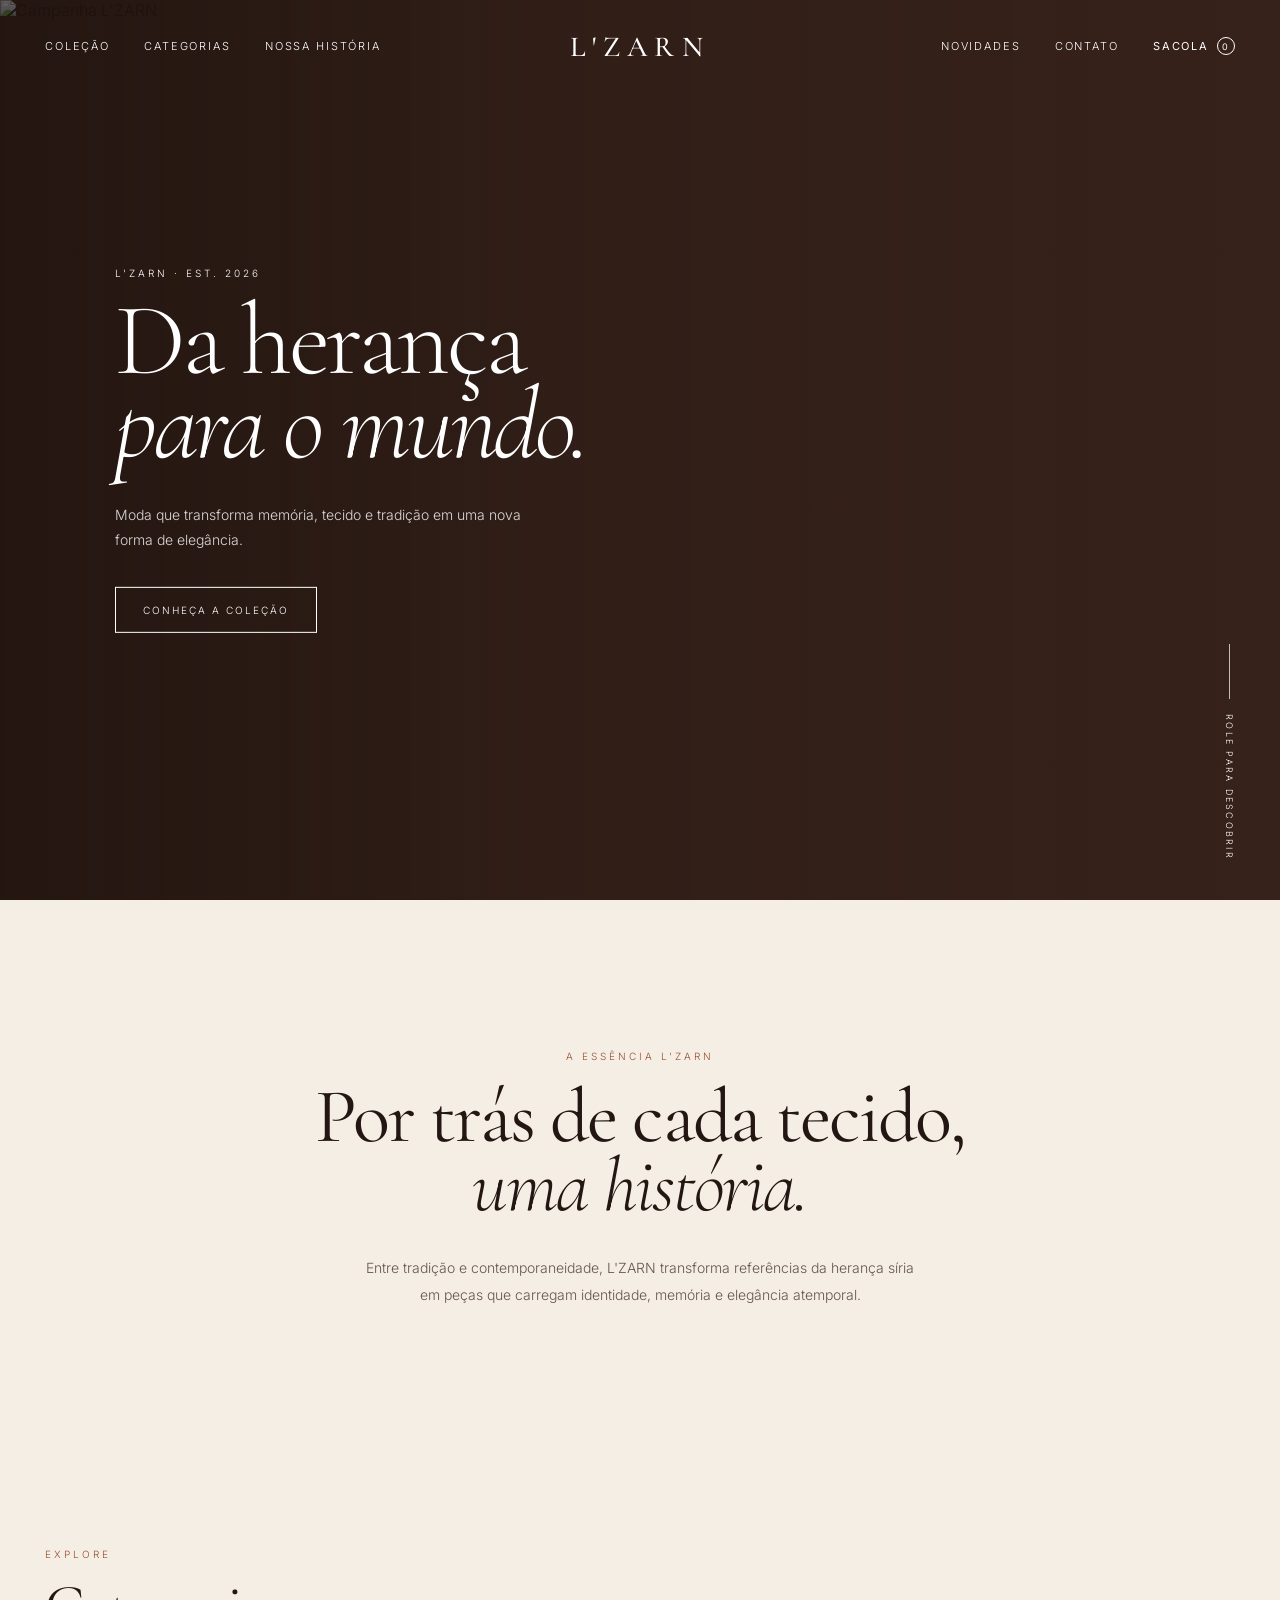
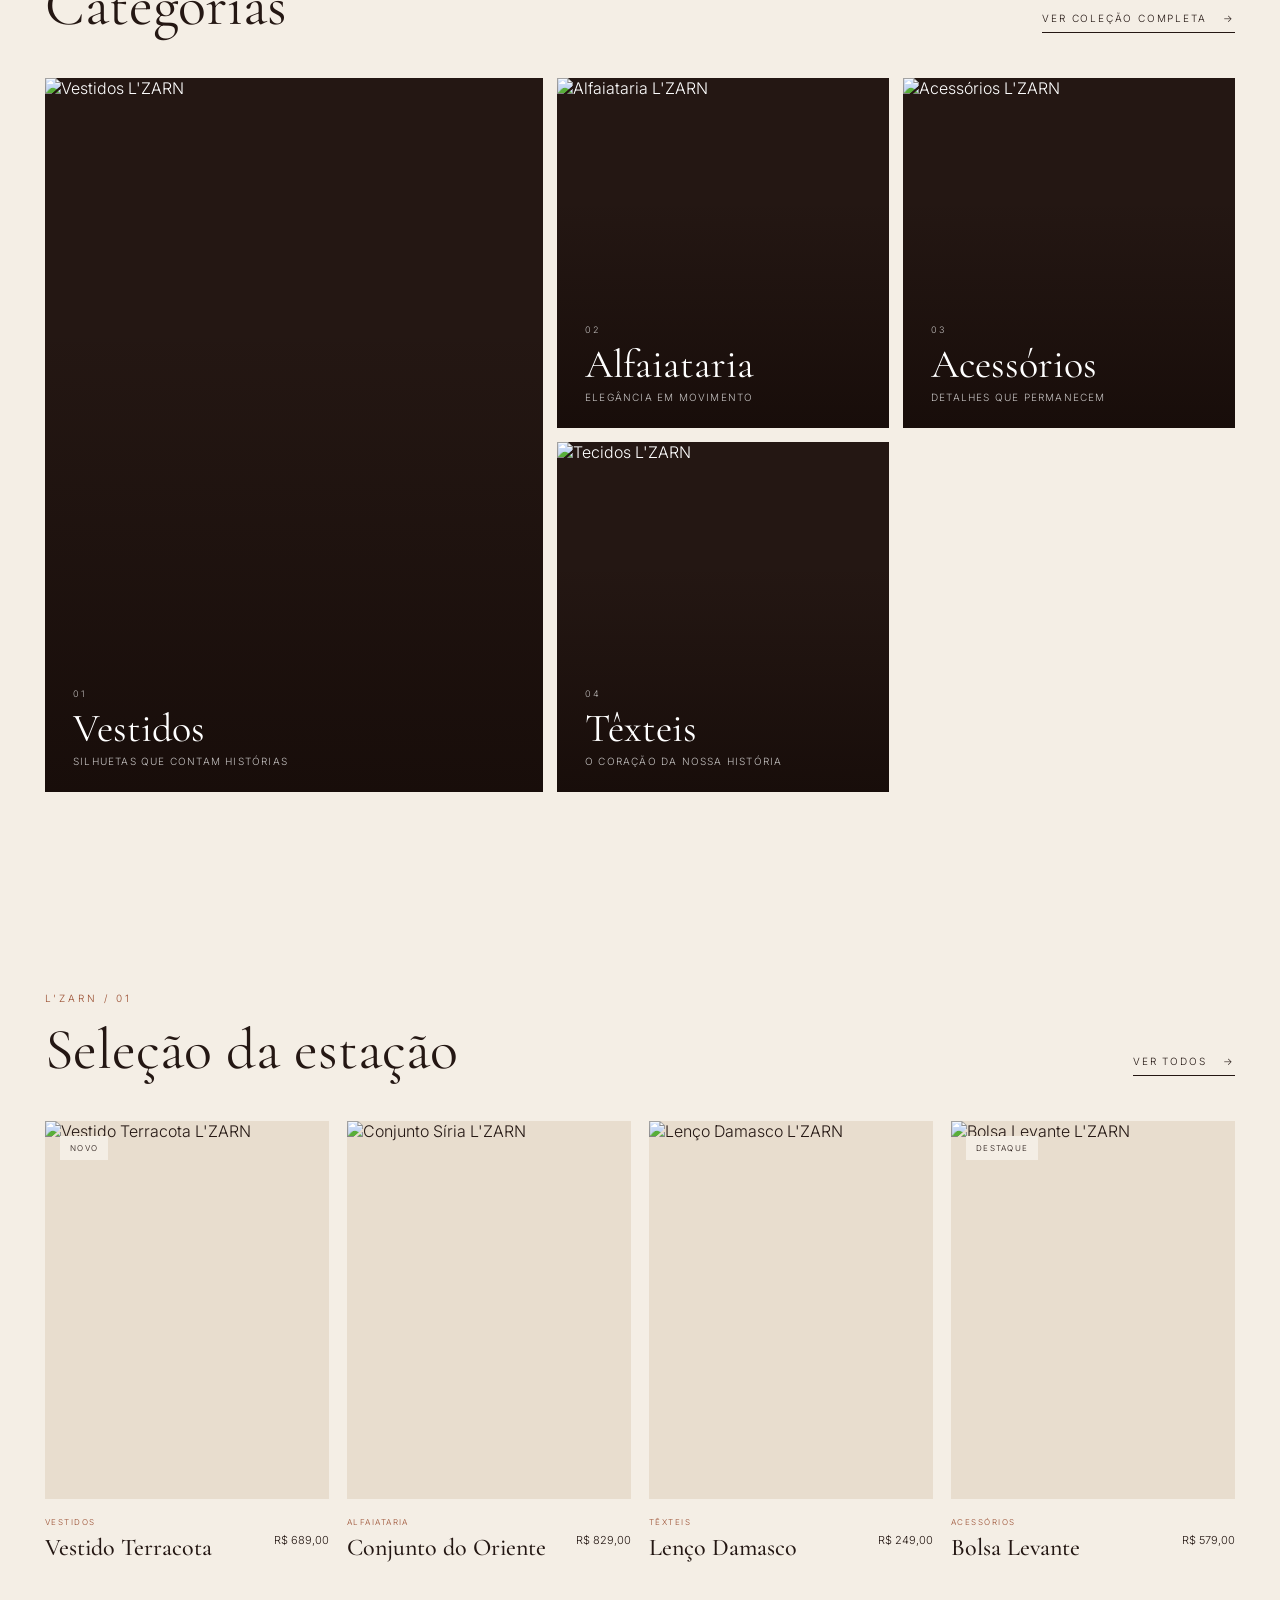
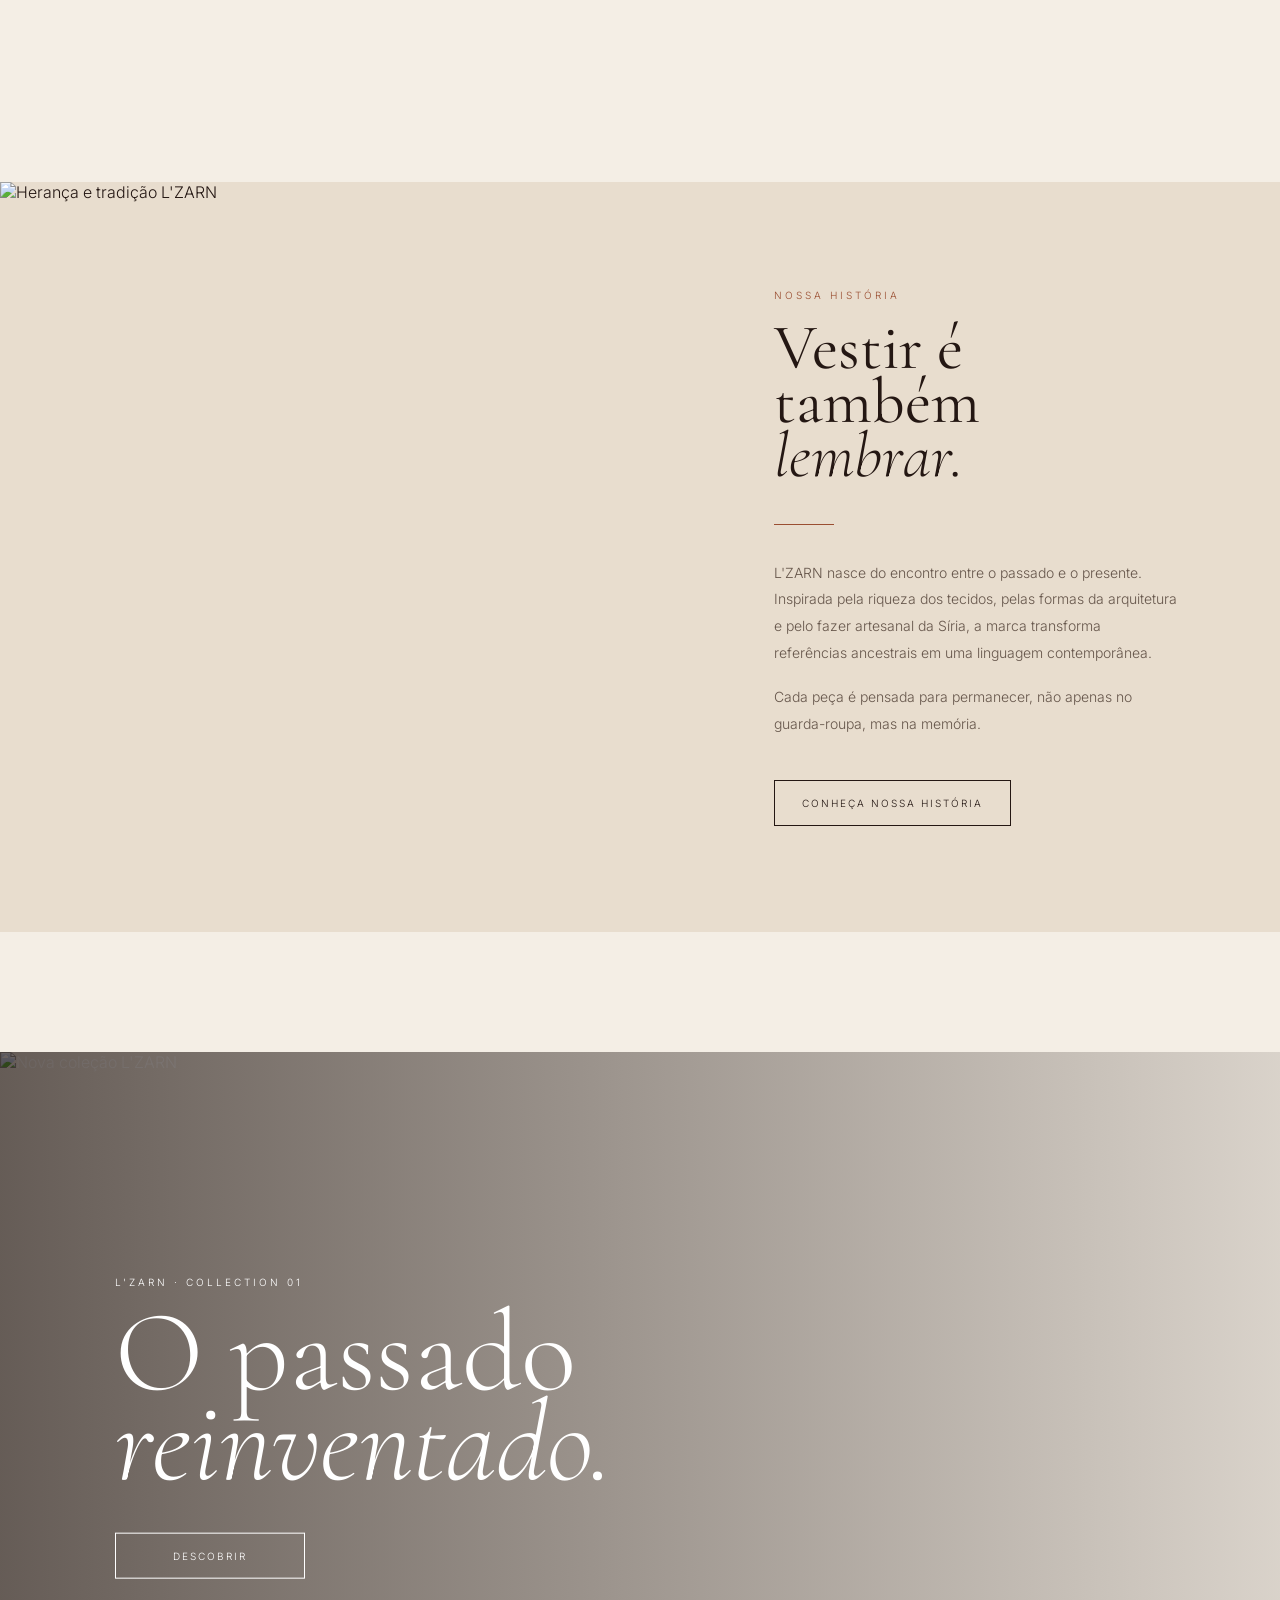
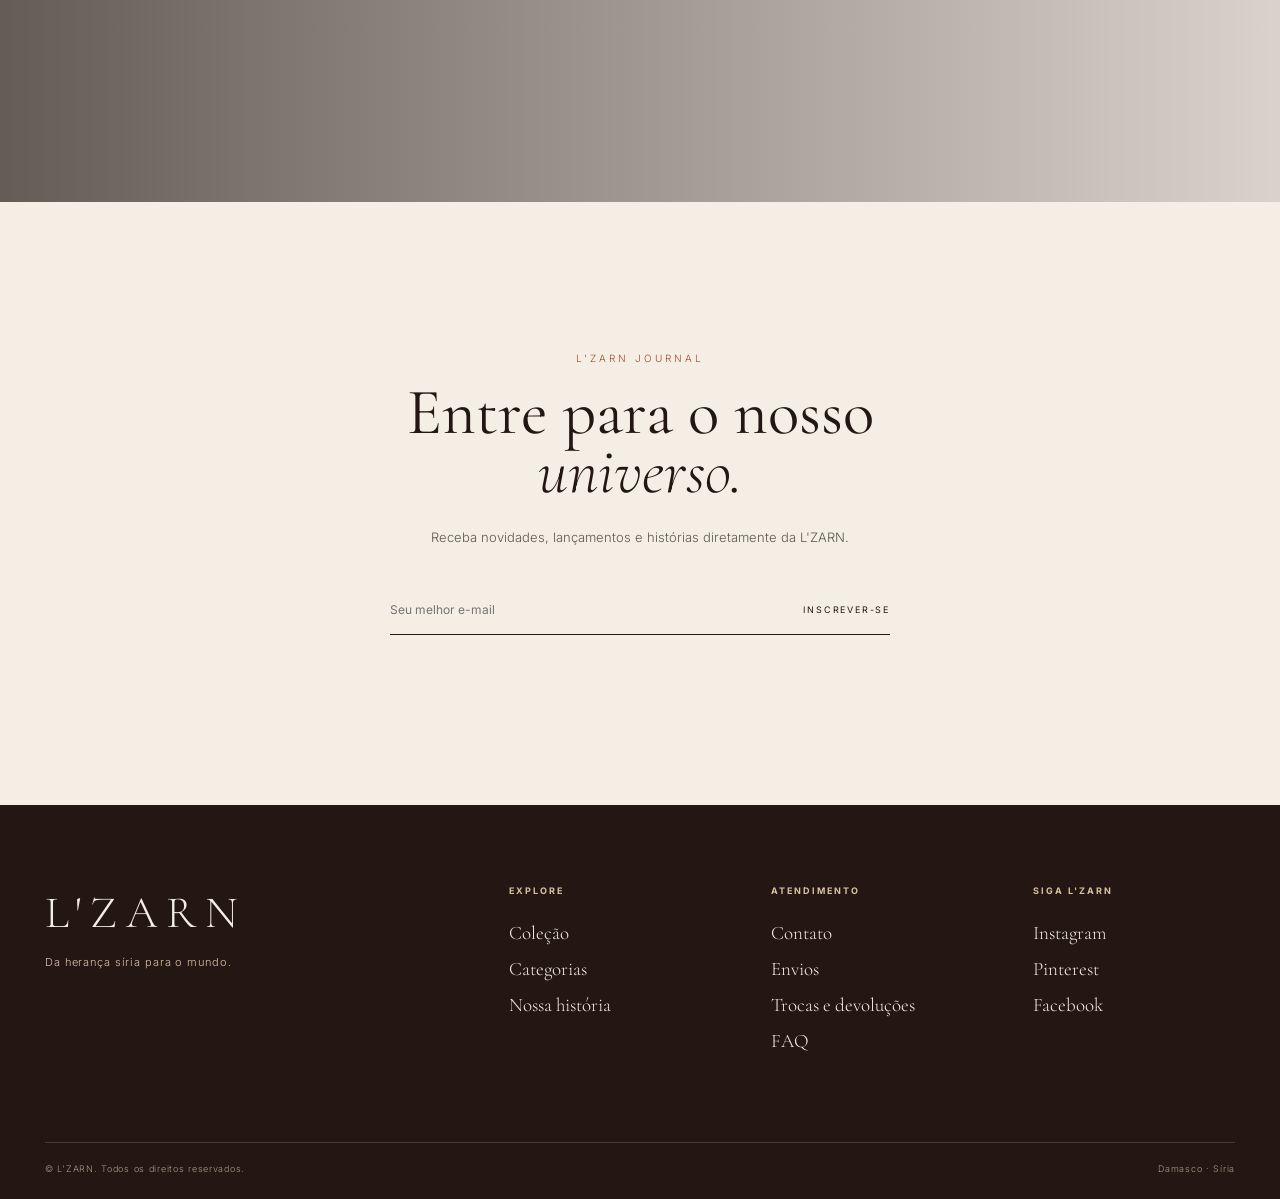
==== index.html @ 32211dba "Rename lzarn.html to index.html" ====
<!DOCTYPE html>
<html lang="pt-BR">

<head>
    <meta charset="UTF-8">

    <meta name="viewport" content="width=device-width, initial-scale=1.0">

    <meta name="description"
        content="L'ZARN — Da herança síria para o mundo. Moda, identidade e elegância atemporal.">

    <title>L'ZARN — Da herança para o mundo</title>

    <!-- Google Fonts -->
    <link rel="preconnect" href="https://fonts.googleapis.com">
    <link rel="preconnect" href="https://fonts.gstatic.com" crossorigin>

    <link
        href="https://fonts.googleapis.com/css2?family=Cormorant+Garamond:wght@300;400;500;600;700&family=Inter:wght@300;400;500;600&display=swap"
        rel="stylesheet">

    <link rel="stylesheet" href="lzarn.css">
</head>

<body>

    <!-- =========================
         HEADER
    ========================== -->

    <header class="header" id="header">

        <div class="header-inner">

            <button class="menu-button" id="menuButton" aria-label="Abrir menu">
                <span></span>
                <span></span>
            </button>

            <nav class="nav nav-left">
                <a href="#colecao">Coleção</a>
                <a href="#categorias">Categorias</a>
                <a href="#historia">Nossa história</a>
            </nav>


            <a href="#" class="logo-text">
                L'ZARN
            </a>


            <nav class="nav nav-right">
                <a href="#novidades">Novidades</a>
                <a href="#contato">Contato</a>

                <button class="bag-button" id="bagButton">
                    Sacola
                    <span id="bagCount">0</span>
                </button>
            </nav>

        </div>

    </header>


    <!-- =========================
         MOBILE MENU
    ========================== -->

    <div class="mobile-menu" id="mobileMenu">

        <button class="close-menu" id="closeMenu">
            ×
        </button>

        <p class="mobile-menu-label">
            L'ZARN
        </p>

        <a href="#colecao">Coleção</a>
        <a href="#categorias">Categorias</a>
        <a href="#historia">Nossa história</a>
        <a href="#novidades">Novidades</a>
        <a href="#contato">Contato</a>

    </div>


    <!-- =========================
         HERO
    ========================== -->

    <main>

        <section class="hero">

            <img
                src="lzarn.png"
                alt="Campanha L'ZARN">

            <div class="hero-overlay"></div>

            <div class="hero-content">

                <p class="eyebrow">
                    L'ZARN · EST. 2026
                </p>

                <h1>
                    Da herança<br>
                    <em>para o mundo.</em>
                </h1>

                <p class="hero-description">
                    Moda que transforma memória, tecido e tradição
                    em uma nova forma de elegância.
                </p>

                <a href="#colecao" class="button button-light">
                    Conheça a coleção
                </a>

            </div>

            <div class="hero-scroll">
                <span></span>
                Role para descobrir
            </div>

        </section>


        <!-- =========================
             INTRO
        ========================== -->

        <section class="intro">

            <p class="eyebrow dark">
                A ESSÊNCIA L'ZARN
            </p>

            <h2>
                Por trás de cada tecido,
                <br>
                <em>uma história.</em>
            </h2>

            <p class="intro-text">
                Entre tradição e contemporaneidade, L'ZARN transforma
                referências da herança síria em peças que carregam
                identidade, memória e elegância atemporal.
            </p>

        </section>


        <!-- =========================
             CATEGORIAS
        ========================== -->

        <section class="categories section" id="categorias">

            <div class="section-heading">

                <div>
                    <p class="eyebrow dark">
                        EXPLORE
                    </p>

                    <h2>
                        Categorias
                    </h2>
                </div>

                <a href="#colecao" class="text-link">
                    Ver coleção completa
                    <span>→</span>
                </a>

            </div>


            <div class="category-grid">


                <a href="#colecao" class="category-card large">

                    <img
                        src="lzarnvestidos.png"
                        alt="Vestidos L'ZARN">

                    <div class="category-info">
                        <span>01</span>
                        <h3>Vestidos</h3>
                        <p>Silhuetas que contam histórias</p>
                    </div>

                </a>


                <a href="#colecao" class="category-card">

                    <img
                        src="lzarnalfaiataria.png"
                        alt="Alfaiataria L'ZARN">

                    <div class="category-info">
                        <span>02</span>
                        <h3>Alfaiataria</h3>
                        <p>Elegância em movimento</p>
                    </div>

                </a>


                <a href="#colecao" class="category-card">

                    <img
                        src="lzarnacessorios.png"
                        alt="Acessórios L'ZARN">

                    <div class="category-info">
                        <span>03</span>
                        <h3>Acessórios</h3>
                        <p>Detalhes que permanecem</p>
                    </div>

                </a>


                <a href="#colecao" class="category-card">

                    <img
                        src="lzarntecidos.png"
                        alt="Tecidos L'ZARN">

                    <div class="category-info">
                        <span>04</span>
                        <h3>Têxteis</h3>
                        <p>O coração da nossa história</p>
                    </div>

                </a>

            </div>

        </section>


        <!-- =========================
             COLEÇÃO
        ========================== -->

        <section class="collection section" id="colecao">

            <div class="section-heading">

                <div>

                    <p class="eyebrow dark">
                        L'ZARN / 01
                    </p>

                    <h2>
                        Seleção da estação
                    </h2>

                </div>

                <a href="#" class="text-link">
                    Ver todos
                    <span>→</span>
                </a>

            </div>


            <div class="products-grid">


                <!-- PRODUTO 01 -->

                <article class="product">

                    <div class="product-image">

                        <img
                            src="vestidoterracota.png"
                            alt="Vestido Terracota L'ZARN">

                        <button
                            class="quick-add"
                            data-product="Vestido Terracota">
                            + Adicionar
                        </button>

                        <span class="product-tag">
                            NOVO
                        </span>

                    </div>

                    <div class="product-info">

                        <div>

                            <p class="product-category">
                                VESTIDOS
                            </p>

                            <h3>
                                Vestido Terracota
                            </h3>

                        </div>

                        <p class="product-price">
                            R$ 689,00
                        </p>

                    </div>

                </article>


                <!-- PRODUTO 02 -->

                <article class="product">

                    <div class="product-image">

                        <img
                            src="lzarnconjunto.png"
                            alt="Conjunto Síria L'ZARN">

                        <button
                            class="quick-add"
                            data-product="Conjunto Síria">
                            + Adicionar
                        </button>

                    </div>

                    <div class="product-info">

                        <div>

                            <p class="product-category">
                                ALFAIATARIA
                            </p>

                            <h3>
                                Conjunto do Oriente
                            </h3>

                        </div>

                        <p class="product-price">
                            R$ 829,00
                        </p>

                    </div>

                </article>


                <!-- PRODUTO 03 -->

                <article class="product">

                    <div class="product-image">

                        <img
                            src="lençodamascolzarn.png"
                            alt="Lenço Damasco L'ZARN">

                        <button
                            class="quick-add"
                            data-product="Lenço Damasco">
                            + Adicionar
                        </button>

                    </div>

                    <div class="product-info">

                        <div>

                            <p class="product-category">
                                TÊXTEIS
                            </p>

                            <h3>
                                Lenço Damasco
                            </h3>

                        </div>

                        <p class="product-price">
                            R$ 249,00
                        </p>

                    </div>

                </article>


                <!-- PRODUTO 04 -->

                <article class="product">

                    <div class="product-image">

                        <img
                            src="bolsalevante.jpe"
                            alt="Bolsa Levante L'ZARN">

                        <button
                            class="quick-add"
                            data-product="Bolsa Levante">
                            + Adicionar
                        </button>

                        <span class="product-tag">
                            DESTAQUE
                        </span>

                    </div>

                    <div class="product-info">

                        <div>

                            <p class="product-category">
                                ACESSÓRIOS
                            </p>

                            <h3>
                                Bolsa Levante
                            </h3>

                        </div>

                        <p class="product-price">
                            R$ 579,00
                        </p>

                    </div>

                </article>

            </div>

        </section>


        <!-- =========================
             EDITORIAL
        ========================== -->

        <section class="editorial" id="historia">

            <div class="editorial-image">

                <img
                    src="lzarnimagens.png"
                    alt="Herança e tradição L'ZARN">

            </div>


            <div class="editorial-content">

                <p class="eyebrow dark">
                    NOSSA HISTÓRIA
                </p>

                <h2>
                    Vestir é também
                    <em>lembrar.</em>
                </h2>

                <div class="editorial-line"></div>

                <p>
                    L'ZARN nasce do encontro entre o passado e o presente.
                    Inspirada pela riqueza dos tecidos, pelas formas da
                    arquitetura e pelo fazer artesanal da Síria, a marca
                    transforma referências ancestrais em uma linguagem
                    contemporânea.
                </p>

                <p>
                    Cada peça é pensada para permanecer, não apenas no
                    guarda-roupa, mas na memória.
                </p>

                <a href="#" class="button button-dark">
                    Conheça nossa história
                </a>

            </div>

        </section>


        <!-- =========================
             BANNER COLEÇÃO
        ========================== -->

        <section class="collection-banner">

            <img
                src="images/colecao-lzarn.jpg"
                alt="Nova coleção L'ZARN">

            <div class="collection-banner-overlay"></div>

            <div class="collection-banner-content">

                <p class="eyebrow">
                    L'ZARN · COLLECTION 01
                </p>

                <h2>
                    O passado
                    <br>
                    <em>reinventado.</em>
                </h2>

                <a href="#colecao" class="button button-light">
                    Descobrir
                </a>

            </div>

        </section>


        <!-- =========================
             NEWSLETTER
        ========================== -->

        <section class="newsletter" id="novidades">

            <p class="eyebrow dark">
                L'ZARN JOURNAL
            </p>

            <h2>
                Entre para o nosso
                <em>universo.</em>
            </h2>

            <p>
                Receba novidades, lançamentos e histórias
                diretamente da L'ZARN.
            </p>

            <form id="newsletterForm">

                <input
                    type="email"
                    placeholder="Seu melhor e-mail"
                    required>

                <button type="submit">
                    Inscrever-se
                </button>

            </form>

            <small id="newsletterMessage"></small>

        </section>

    </main>


    <!-- =========================
         FOOTER
    ========================== -->

    <footer class="footer" id="contato">

        <div class="footer-main">

            <div class="footer-brand">

                <div class="footer-logo">
                    L'ZARN
                </div>

                <p>
                    Da herança síria para o mundo.
                </p>

            </div>


            <div class="footer-column">

                <h4>Explore</h4>

                <a href="#colecao">Coleção</a>
                <a href="#categorias">Categorias</a>
                <a href="#historia">Nossa história</a>

            </div>


            <div class="footer-column">

                <h4>Atendimento</h4>

                <a href="#">Contato</a>
                <a href="#">Envios</a>
                <a href="#">Trocas e devoluções</a>
                <a href="#">FAQ</a>

            </div>


            <div class="footer-column">

                <h4>Siga L'ZARN</h4>

                <a href="#">Instagram</a>
                <a href="#">Pinterest</a>
                <a href="#">Facebook</a>

            </div>

        </div>


        <div class="footer-bottom">

            <p>
                © <span id="year"></span> L'ZARN. Todos os direitos reservados.
            </p>

            <p>
                Damasco · Síria
            </p>

        </div>

    </footer>


    <!-- =========================
         TOAST
    ========================== -->

    <div class="toast" id="toast">
        Produto adicionado à sacola.
    </div>


    <script src="script.js"></script>

</body>

</html>
---- lzarn.css ----
/* =========================================
   L'ZARN
   MAIN STYLE
========================================= */

:root {

    --brown: #241713;
    --brown-light: #39241c;

    --terracotta: #9a4e31;
    --terracotta-dark: #713522;

    --sand: #d8c2a4;
    --cream: #f4eee5;
    --cream-dark: #e8ddce;

    --gold: #a8885b;

    --black: #171310;
    --white: #ffffff;

    --serif: "Cormorant Garamond", Georgia, serif;
    --sans: "Inter", Arial, sans-serif;

    --container: 1380px;
}


/* =========================================
   RESET
========================================= */

* {
    margin: 0;
    padding: 0;
    box-sizing: border-box;
}

html {
    scroll-behavior: smooth;
}

body {
    background: var(--cream);
    color: var(--brown);
    font-family: var(--sans);
    font-weight: 300;
    overflow-x: hidden;
}

img {
    width: 100%;
    display: block;
}

a {
    color: inherit;
    text-decoration: none;
}

button,
input {
    font-family: inherit;
}


/* =========================================
   HEADER
========================================= */

.header {
    position: fixed;
    top: 0;
    left: 0;
    width: 100%;
    z-index: 1000;

    color: white;

    transition:
        background 0.4s ease,
        color 0.4s ease,
        box-shadow 0.4s ease;
}

.header.scrolled {
    background: rgba(244, 238, 229, 0.96);
    color: var(--brown);
    backdrop-filter: blur(12px);

    box-shadow: 0 1px 0 rgba(36, 23, 19, 0.1);
}

.header-inner {
    max-width: var(--container);
    height: 92px;

    margin: auto;
    padding: 0 45px;

    display: grid;
    grid-template-columns: 1fr auto 1fr;
    align-items: center;
}

.nav {
    display: flex;
    align-items: center;
    gap: 34px;
}

.nav-right {
    justify-content: flex-end;
}

.nav a,
.bag-button {
    position: relative;

    border: none;
    background: none;

    font-size: 11px;
    text-transform: uppercase;
    letter-spacing: 0.17em;

    cursor: pointer;
}

.nav a::after {
    content: "";

    position: absolute;
    left: 0;
    bottom: -7px;

    width: 0;
    height: 1px;

    background: currentColor;

    transition: width 0.3s ease;
}

.nav a:hover::after {
    width: 100%;
}

.logo-text {
    font-family: var(--serif);

    font-size: 29px;
    font-weight: 500;

    letter-spacing: 0.25em;
    white-space: nowrap;
}

.bag-button {
    color: inherit;

    display: flex;
    align-items: center;
    gap: 8px;
}

#bagCount {
    display: inline-flex;

    width: 18px;
    height: 18px;

    align-items: center;
    justify-content: center;

    border: 1px solid currentColor;
    border-radius: 50%;

    font-size: 9px;
}


/* =========================================
   MOBILE MENU
========================================= */

.menu-button {
    display: none;

    border: none;
    background: none;

    cursor: pointer;
}

.menu-button span {
    display: block;

    width: 24px;
    height: 1px;

    background: currentColor;

    margin: 5px 0;
}

.mobile-menu {
    position: fixed;
    inset: 0;

    z-index: 2000;

    background: var(--brown);
    color: var(--cream);

    display: flex;
    flex-direction: column;

    justify-content: center;

    padding: 50px;

    transform: translateX(100%);

    transition: transform 0.5s cubic-bezier(.77,0,.18,1);
}

.mobile-menu.active {
    transform: translateX(0);
}

.mobile-menu a {
    font-family: var(--serif);
    font-size: 45px;

    margin: 10px 0;
}

.mobile-menu-label {
    font-family: var(--sans);
    font-size: 10px;

    text-transform: uppercase;
    letter-spacing: .3em;

    margin-bottom: 35px;

    color: var(--sand);
}

.close-menu {
    position: absolute;

    top: 30px;
    right: 30px;

    border: none;
    background: none;

    color: white;

    font-size: 38px;
    font-weight: 200;

    cursor: pointer;
}


/* =========================================
   HERO
========================================= */

.hero {
    position: relative;

    height: 100vh;
    min-height: 700px;

    overflow: hidden;

    background: #3b251d;
}

.hero > img {
    position: absolute;

    inset: 0;

    width: 100%;
    height: 100%;

    object-fit: cover;

    animation: heroZoom 12s ease-out forwards;
}

@keyframes heroZoom {

    from {
        transform: scale(1.08);
    }

    to {
        transform: scale(1);
    }

}

.hero-overlay {
    position: absolute;
    inset: 0;

    background:
        linear-gradient(
            90deg,
            rgba(25, 15, 11, .68) 0%,
            rgba(25, 15, 11, .30) 45%,
            rgba(25, 15, 11, .12) 100%
        );
}

.hero-content {
    position: absolute;

    left: 9%;
    top: 50%;

    transform: translateY(-50%);

    color: white;

    max-width: 650px;
}

.eyebrow {
    font-size: 10px;

    letter-spacing: .3em;
    text-transform: uppercase;

    margin-bottom: 20px;
}

.eyebrow.dark {
    color: var(--terracotta);
}

.hero h1 {
    font-family: var(--serif);

    font-size: clamp(65px, 8vw, 125px);

    line-height: .82;

    font-weight: 300;

    letter-spacing: -.035em;

    margin-bottom: 35px;
}

.hero h1 em,
h2 em {
    font-style: italic;
    font-weight: 300;
}

.hero-description {
    max-width: 410px;

    font-size: 14px;
    line-height: 1.8;

    margin-bottom: 35px;

    color: rgba(255,255,255,.84);
}

.button {
    display: inline-flex;

    align-items: center;
    justify-content: center;

    min-width: 190px;

    padding: 16px 27px;

    border: 1px solid;

    font-size: 10px;
    text-transform: uppercase;
    letter-spacing: .2em;

    transition:
        background .3s ease,
        color .3s ease,
        transform .3s ease;
}

.button:hover {
    transform: translateY(-2px);
}

.button-light {
    border-color: white;
    color: white;
}

.button-light:hover {
    background: white;
    color: var(--brown);
}

.button-dark {
    border-color: var(--brown);
    color: var(--brown);
}

.button-dark:hover {
    background: var(--brown);
    color: var(--cream);
}

.hero-scroll {
    position: absolute;

    right: 45px;
    bottom: 40px;

    color: white;

    font-size: 9px;

    text-transform: uppercase;
    letter-spacing: .25em;

    display: flex;
    align-items: center;
    gap: 15px;

    writing-mode: vertical-rl;
}

.hero-scroll span {
    width: 1px;
    height: 55px;

    background: rgba(255,255,255,.7);
}


/* =========================================
   INTRO
========================================= */

.intro {
    max-width: 850px;

    margin: auto;

    text-align: center;

    padding: 150px 30px 140px;
}

.intro h2 {
    font-family: var(--serif);

    font-size: clamp(50px, 6vw, 82px);

    line-height: .9;

    font-weight: 400;

    letter-spacing: -.025em;

    margin-bottom: 35px;
}

.intro-text {
    max-width: 550px;

    margin: auto;

    font-size: 14px;

    line-height: 1.9;

    color: #66564b;
}


/* =========================================
   SECTIONS
========================================= */

.section {
    max-width: var(--container);

    margin: auto;

    padding: 100px 45px;
}

.section-heading {
    display: flex;

    align-items: flex-end;
    justify-content: space-between;

    margin-bottom: 45px;
}

.section-heading h2 {
    font-family: var(--serif);

    font-size: 58px;

    font-weight: 400;

    line-height: .9;
}

.text-link {
    font-size: 10px;

    text-transform: uppercase;
    letter-spacing: .18em;

    border-bottom: 1px solid var(--brown);

    padding-bottom: 8px;
}

.text-link span {
    margin-left: 12px;
}


/* =========================================
   CATEGORIES
========================================= */

.category-grid {
    display: grid;

    grid-template-columns: 1.5fr 1fr 1fr;

    grid-template-rows: 350px 350px;

    gap: 14px;
}

.category-card {
    position: relative;

    overflow: hidden;

    color: white;

    background: var(--brown);
}

.category-card.large {
    grid-row: span 2;
}

.category-card img {
    height: 100%;
    object-fit: cover;

    transition: transform .8s cubic-bezier(.2,.6,.2,1);
}

.category-card:hover img {
    transform: scale(1.06);
}

.category-card::after {
    content: "";

    position: absolute;
    inset: 0;

    background:
        linear-gradient(
            transparent 35%,
            rgba(20, 10, 7, .75)
        );
}

.category-info {
    position: absolute;

    z-index: 2;

    left: 28px;
    bottom: 25px;

    right: 25px;
}

.category-info span {
    font-size: 9px;

    letter-spacing: .2em;

    opacity: .7;
}

.category-info h3 {
    font-family: var(--serif);

    font-size: 40px;

    font-weight: 400;

    margin: 3px 0;
}

.category-info p {
    font-size: 10px;

    letter-spacing: .12em;

    text-transform: uppercase;

    opacity: .75;
}


/* =========================================
   PRODUCTS
========================================= */

.products-grid {
    display: grid;

    grid-template-columns: repeat(4, 1fr);

    gap: 18px;
}

.product {
    min-width: 0;
}

.product-image {
    position: relative;

    aspect-ratio: 3 / 4;

    overflow: hidden;

    background: var(--cream-dark);

    margin-bottom: 18px;
}

.product-image img {
    width: 100%;
    height: 100%;

    object-fit: cover;

    transition: transform .7s cubic-bezier(.2,.6,.2,1);
}

.product:hover .product-image img {
    transform: scale(1.045);
}

.product-tag {
    position: absolute;

    top: 15px;
    left: 15px;

    background: var(--cream);

    padding: 7px 10px;

    font-size: 8px;

    letter-spacing: .16em;

    color: var(--brown);
}

.quick-add {
    position: absolute;

    left: 15px;
    right: 15px;
    bottom: 15px;

    width: calc(100% - 30px);

    border: none;

    background: rgba(244,238,229,.94);

    color: var(--brown);

    padding: 15px;

    font-size: 9px;

    text-transform: uppercase;
    letter-spacing: .2em;

    cursor: pointer;

    transform: translateY(80px);

    transition: transform .35s ease;
}

.product:hover .quick-add {
    transform: translateY(0);
}

.product-info {
    display: flex;

    justify-content: space-between;

    gap: 15px;
}

.product-category {
    font-size: 8px;

    text-transform: uppercase;

    letter-spacing: .18em;

    color: var(--terracotta);

    margin-bottom: 6px;
}

.product h3 {
    font-family: var(--serif);

    font-size: 24px;

    font-weight: 500;
}

.product-price {
    font-size: 11px;

    white-space: nowrap;

    margin-top: 16px;
}


/* =========================================
   EDITORIAL
========================================= */

.editorial {
    display: grid;

    grid-template-columns: 1.05fr .95fr;

    min-height: 750px;

    margin-top: 120px;

    background: var(--cream-dark);
}

.editorial-image {
    min-height: 650px;

    overflow: hidden;
}

.editorial-image img {
    width: 100%;
    height: 100%;

    object-fit: cover;
}

.editorial-content {
    padding: 100px clamp(40px, 8vw, 130px);

    display: flex;

    flex-direction: column;

    justify-content: center;

    align-items: flex-start;
}

.editorial-content h2 {
    font-family: var(--serif);

    font-size: clamp(55px, 5vw, 85px);

    line-height: .85;

    font-weight: 400;

    margin-bottom: 40px;
}

.editorial-line {
    width: 60px;
    height: 1px;

    background: var(--terracotta);

    margin-bottom: 35px;
}

.editorial-content p:not(.eyebrow) {
    max-width: 460px;

    font-size: 14px;

    line-height: 1.9;

    color: #66564b;

    margin-bottom: 18px;
}

.editorial-content .button {
    margin-top: 25px;
}


/* =========================================
   COLLECTION BANNER
========================================= */

.collection-banner {
    position: relative;

    height: 750px;

    overflow: hidden;

    margin-top: 120px;

    color: white;
}

.collection-banner > img {
    width: 100%;
    height: 100%;

    object-fit: cover;

    object-position: center;
}

.collection-banner-overlay {
    position: absolute;
    inset: 0;

    background:
        linear-gradient(
            90deg,
            rgba(25, 14, 10, .65),
            rgba(25, 14, 10, .12)
        );
}

.collection-banner-content {
    position: absolute;

    left: 9%;
    top: 50%;

    transform: translateY(-50%);
}

.collection-banner h2 {
    font-family: var(--serif);

    font-size: clamp(70px, 9vw, 135px);

    line-height: .78;

    font-weight: 300;

    margin-bottom: 45px;
}


/* =========================================
   NEWSLETTER
========================================= */

.newsletter {
    text-align: center;

    max-width: 700px;

    margin: auto;

    padding: 150px 30px;
}

.newsletter h2 {
    font-family: var(--serif);

    font-size: 65px;

    font-weight: 400;

    line-height: .9;

    margin-bottom: 25px;
}

.newsletter > p:not(.eyebrow) {
    color: #66564b;

    font-size: 13px;

    line-height: 1.8;

    margin-bottom: 35px;
}

.newsletter form {
    display: flex;

    border-bottom: 1px solid var(--brown);

    max-width: 500px;

    margin: auto;
}

.newsletter input {
    flex: 1;

    border: none;

    background: transparent;

    padding: 17px 0;

    outline: none;

    font-size: 12px;

    color: var(--brown);
}

.newsletter button {
    border: none;

    background: none;

    cursor: pointer;

    font-size: 9px;

    text-transform: uppercase;

    letter-spacing: .2em;

    color: var(--brown);
}

#newsletterMessage {
    display: block;

    margin-top: 20px;

    color: var(--terracotta);

    font-size: 11px;
}


/* =========================================
   FOOTER
========================================= */

.footer {
    background: var(--brown);

    color: var(--cream);

    padding: 80px 45px 25px;
}

.footer-main {
    max-width: var(--container);

    margin: auto;

    display: grid;

    grid-template-columns: 2fr 1fr 1fr 1fr;

    gap: 60px;

    padding-bottom: 90px;
}

.footer-logo {
    font-family: var(--serif);

    font-size: 45px;

    letter-spacing: .2em;

    margin-bottom: 15px;
}

.footer-brand p {
    color: var(--sand);

    font-size: 11px;

    letter-spacing: .08em;
}

.footer-column {
    display: flex;

    flex-direction: column;

    gap: 13px;
}

.footer-column h4 {
    font-size: 9px;

    text-transform: uppercase;

    letter-spacing: .22em;

    color: var(--sand);

    margin-bottom: 12px;
}

.footer-column a {
    font-family: var(--serif);

    font-size: 19px;

    transition: color .2s ease;
}

.footer-column a:hover {
    color: var(--sand);
}

.footer-bottom {
    max-width: var(--container);

    margin: auto;

    padding-top: 20px;

    border-top: 1px solid rgba(216,194,164,.2);

    display: flex;

    justify-content: space-between;

    color: #a99788;

    font-size: 9px;

    letter-spacing: .08em;
}


/* =========================================
   TOAST
========================================= */

.toast {
    position: fixed;

    z-index: 3000;

    bottom: 25px;
    right: 25px;

    background: var(--brown);

    color: var(--cream);

    padding: 16px 22px;

    font-size: 10px;

    text-transform: uppercase;

    letter-spacing: .12em;

    opacity: 0;

    transform: translateY(20px);

    pointer-events: none;

    transition:
        opacity .3s ease,
        transform .3s ease;
}

.toast.show {
    opacity: 1;

    transform: translateY(0);
}


/* =========================================
   RESPONSIVE
========================================= */

@media (max-width: 1000px) {

    .nav {
        display: none;
    }

    .header-inner {
        grid-template-columns: 40px 1fr 40px;

        padding: 0 25px;
    }

    .menu-button {
        display: block;
        color: inherit;
    }

    .logo-text {
        justify-self: center;
    }

    .header-inner::after {
        content: "";
        width: 24px;
    }

    .section {
        padding-left: 25px;
        padding-right: 25px;
    }

    .category-grid {
        grid-template-columns: 1fr 1fr;
        grid-template-rows: 400px 300px 300px;
    }

    .category-card.large {
        grid-row: span 1;

        grid-column: span 2;
    }

    .products-grid {
        grid-template-columns: 1fr 1fr;
        gap: 35px 15px;
    }

    .editorial {
        grid-template-columns: 1fr;
    }

    .editorial-image {
        min-height: 550px;
    }

    .footer-main {
        grid-template-columns: 1fr 1fr;
    }

}


@media (max-width: 600px) {

    .header-inner {
        height: 75px;
    }

    .logo-text {
        font-size: 23px;
    }

    .hero {
        min-height: 650px;
    }

    .hero-content {
        left: 25px;
        right: 25px;
    }

    .hero h1 {
        font-size: 67px;
    }

    .hero-description {
        font-size: 13px;
    }

    .hero-scroll {
        display: none;
    }

    .intro {
        padding: 100px 25px;
    }

    .intro h2 {
        font-size: 48px;
    }

    .section-heading {
        align-items: flex-start;

        flex-direction: column;

        gap: 25px;
    }

    .section-heading h2 {
        font-size: 48px;
    }

    .category-grid {
        display: flex;

        flex-direction: column;

        gap: 12px;
    }

    .category-card,
    .category-card.large {
        height: 420px;
    }

    .products-grid {
        grid-template-columns: 1fr 1fr;

        gap: 30px 10px;
    }

    .product-info {
        display: block;
    }

    .product h3 {
        font-size: 21px;
    }

    .product-price {
        margin-top: 7px;
    }

    .quick-add {
        transform: translateY(0);

        padding: 13px;
    }

    .editorial {
        margin-top: 70px;
    }

    .editorial-image {
        min-height: 450px;
    }

    .editorial-content {
        padding: 80px 25px;
    }

    .editorial-content h2 {
        font-size: 60px;
    }

    .collection-banner {
        height: 600px;

        margin-top: 70px;
    }

    .collection-banner-content {
        left: 25px;
    }

    .collection-banner h2 {
        font-size: 75px;
    }

    .newsletter {
        padding: 100px 25px;
    }

    .newsletter h2 {
        font-size: 53px;
    }

    .footer {
        padding: 70px 25px 25px;
    }

    .footer-main {
        grid-template-columns: 1fr 1fr;

        gap: 50px 25px;
    }

    .footer-brand {
        grid-column: span 2;
    }

    .footer-bottom {
        flex-direction: column;

        gap: 10px;
    }

}


/* =========================================
   ACCESSIBILITY / REDUCED MOTION
========================================= */

@media (prefers-reduced-motion: reduce) {

    *,
    *::before,
    *::after {
        animation-duration: .01ms !important;
        animation-iteration-count: 1 !important;
        scroll-behavior: auto !important;
        transition-duration: .01ms !important;
    }

}
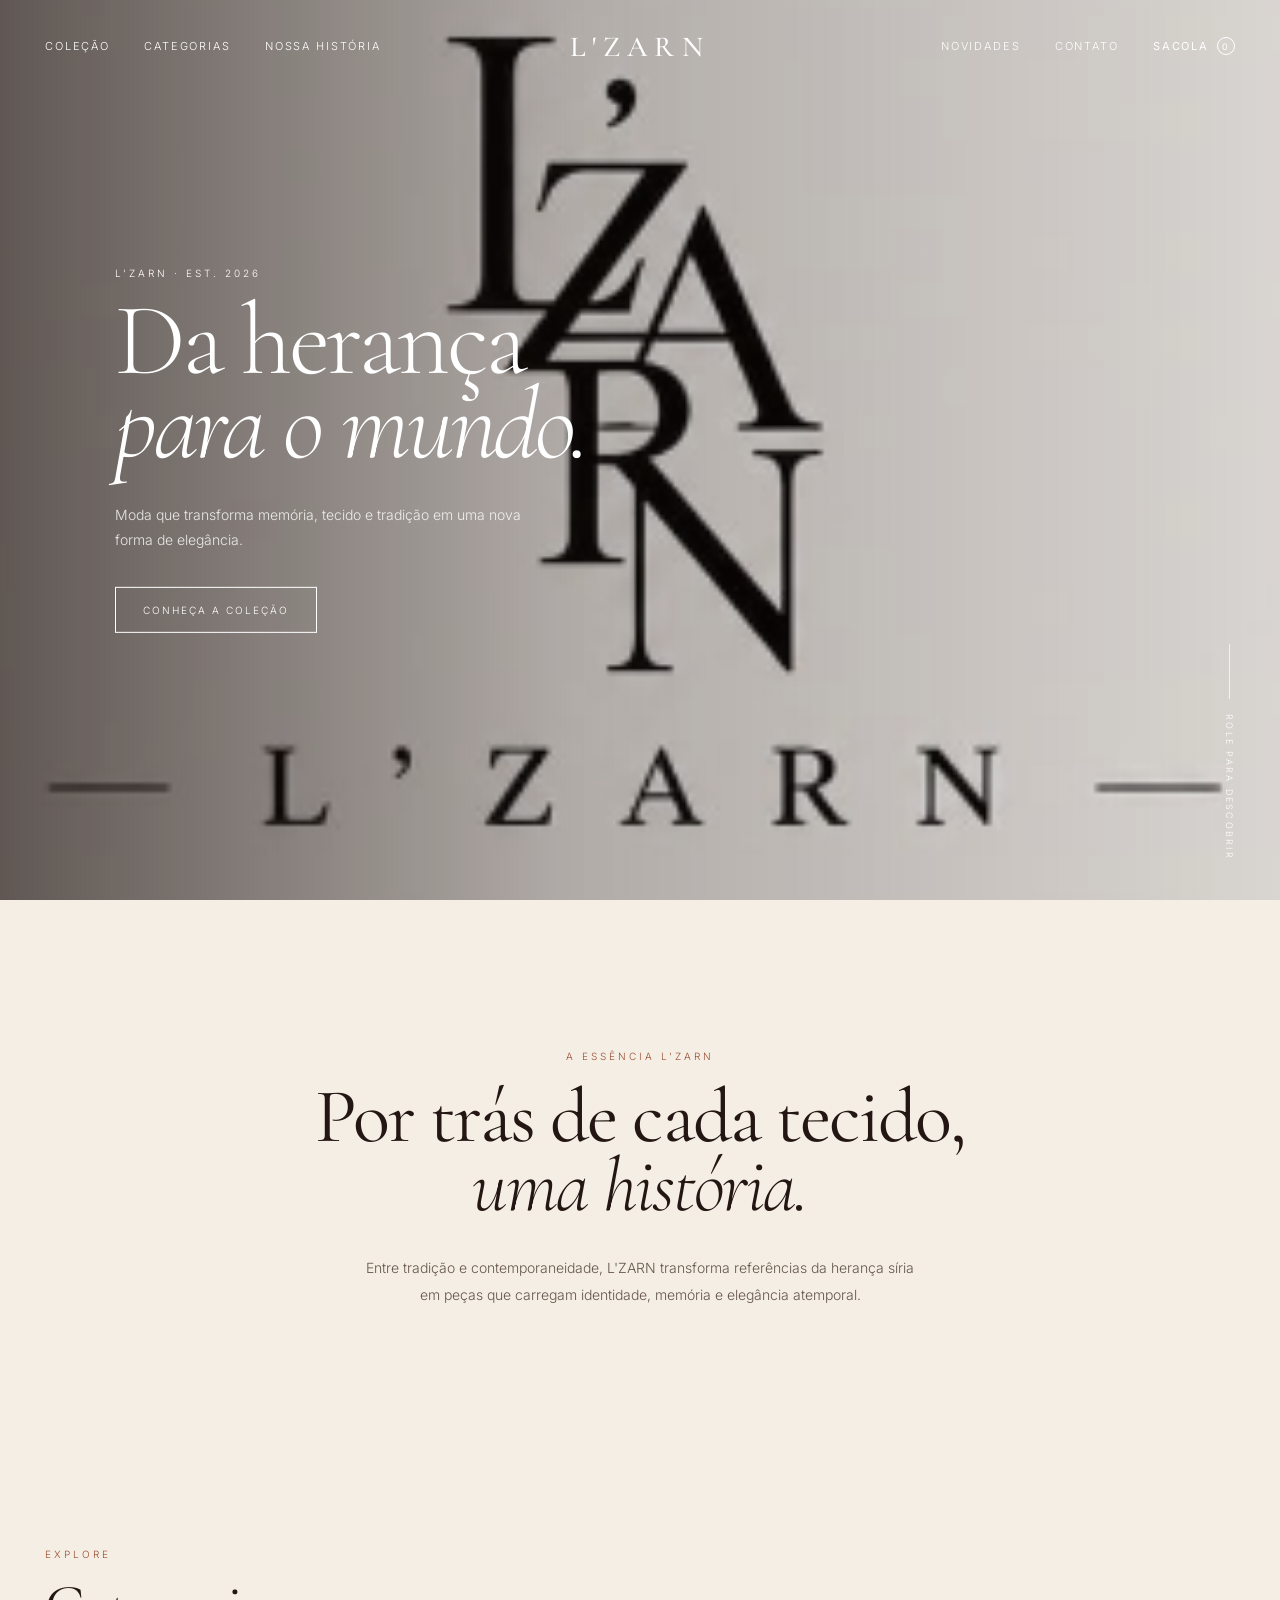
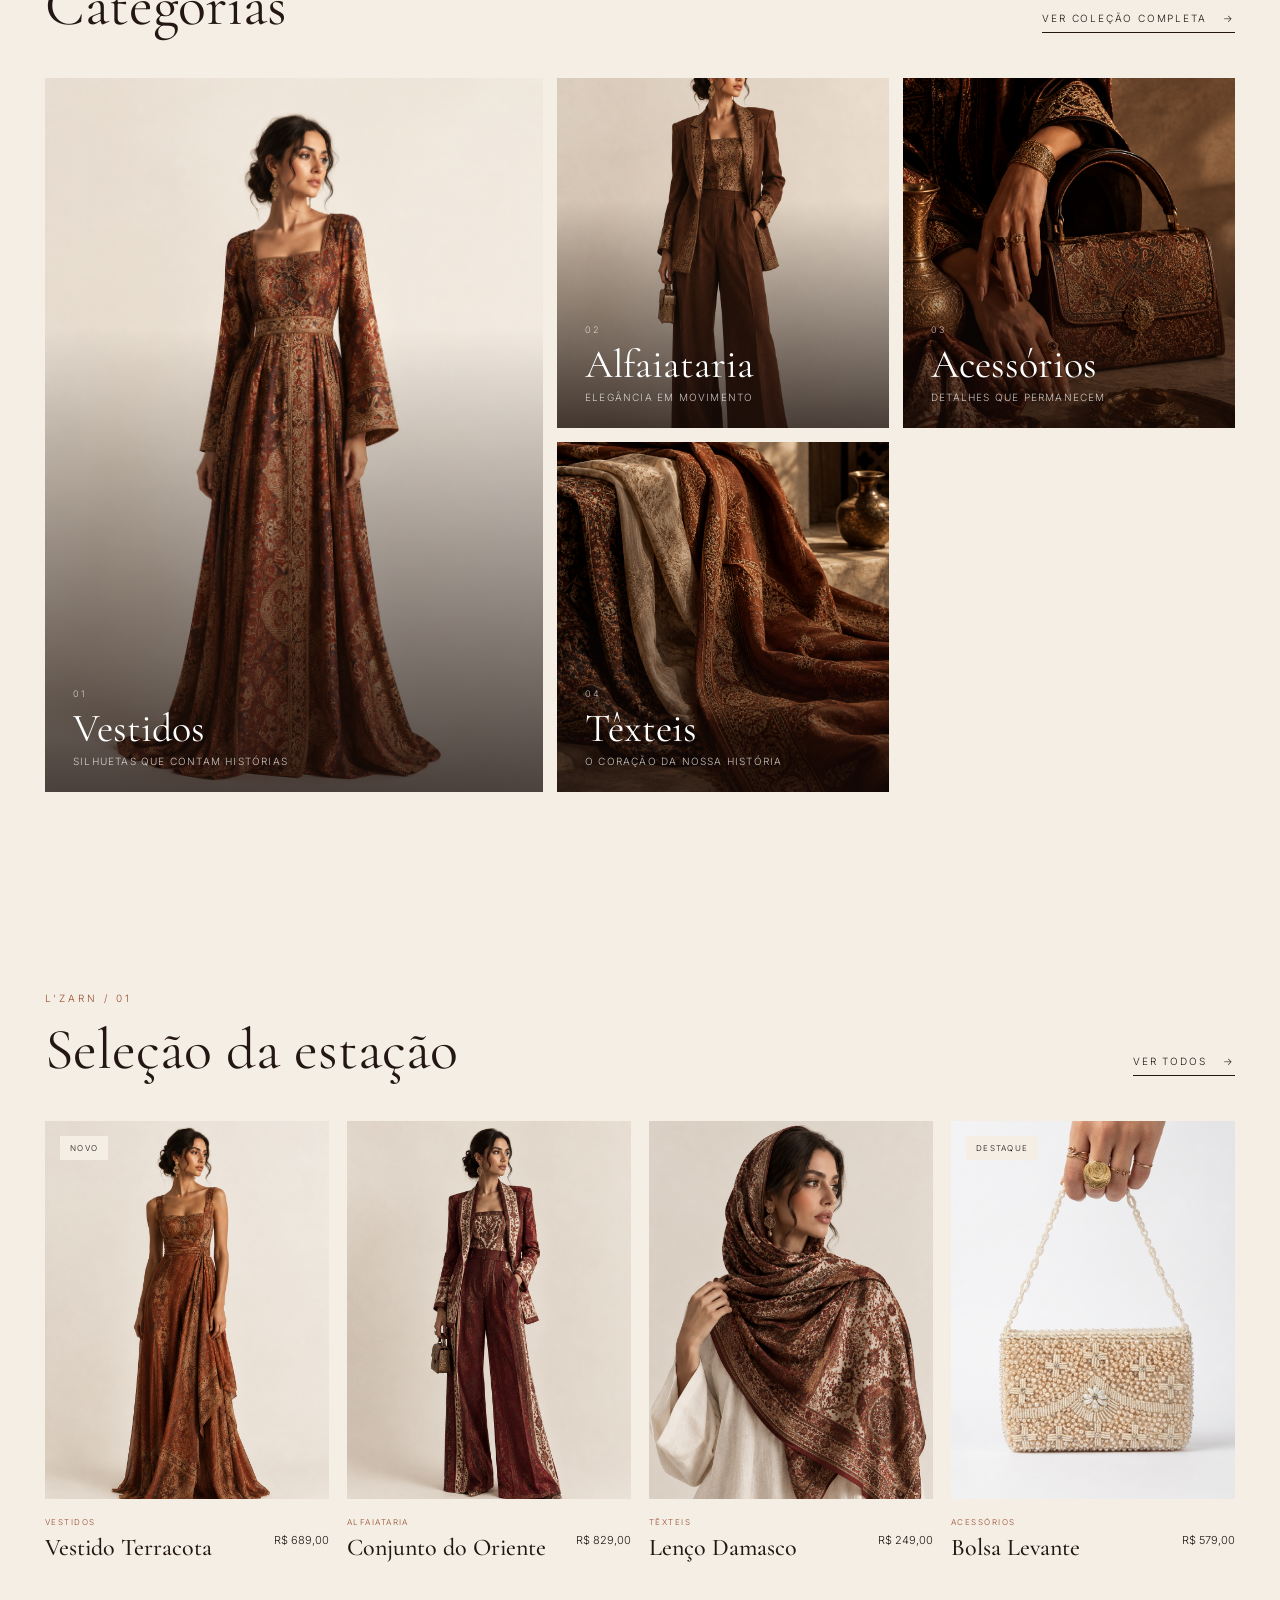
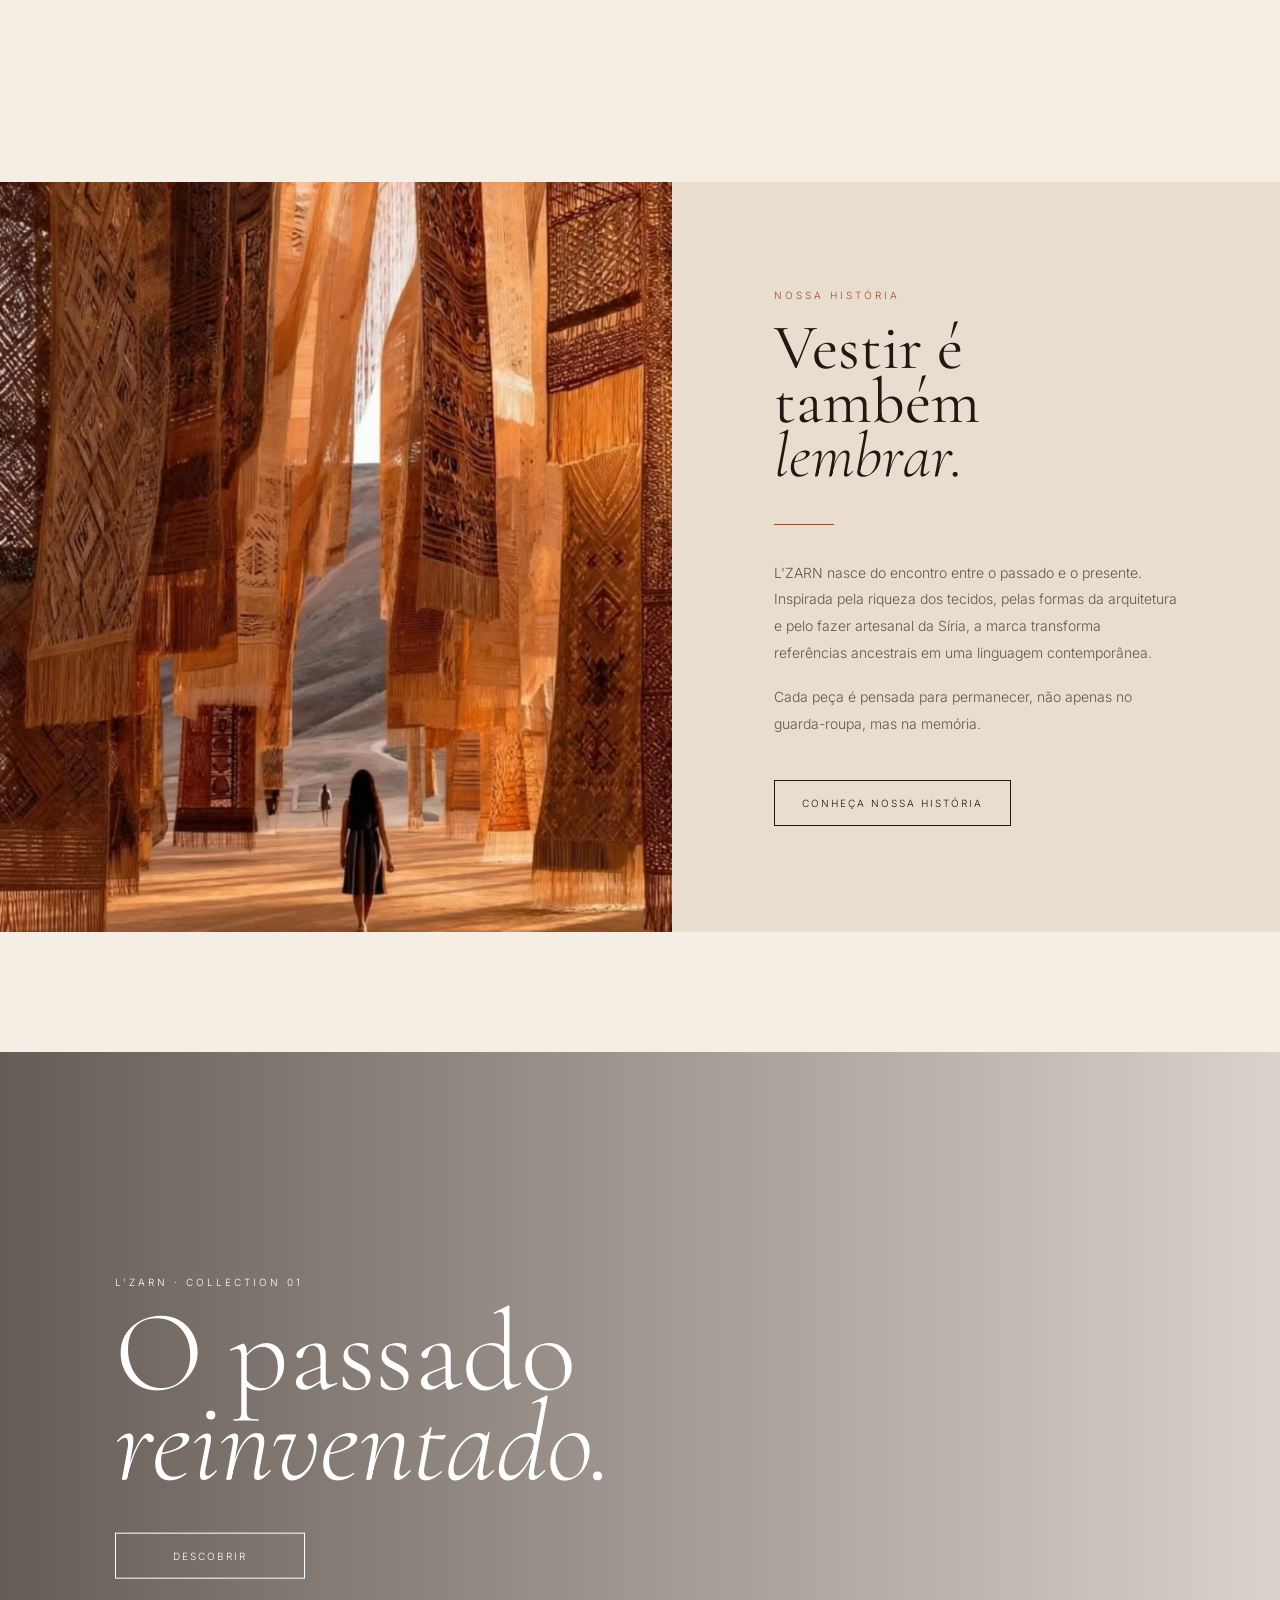
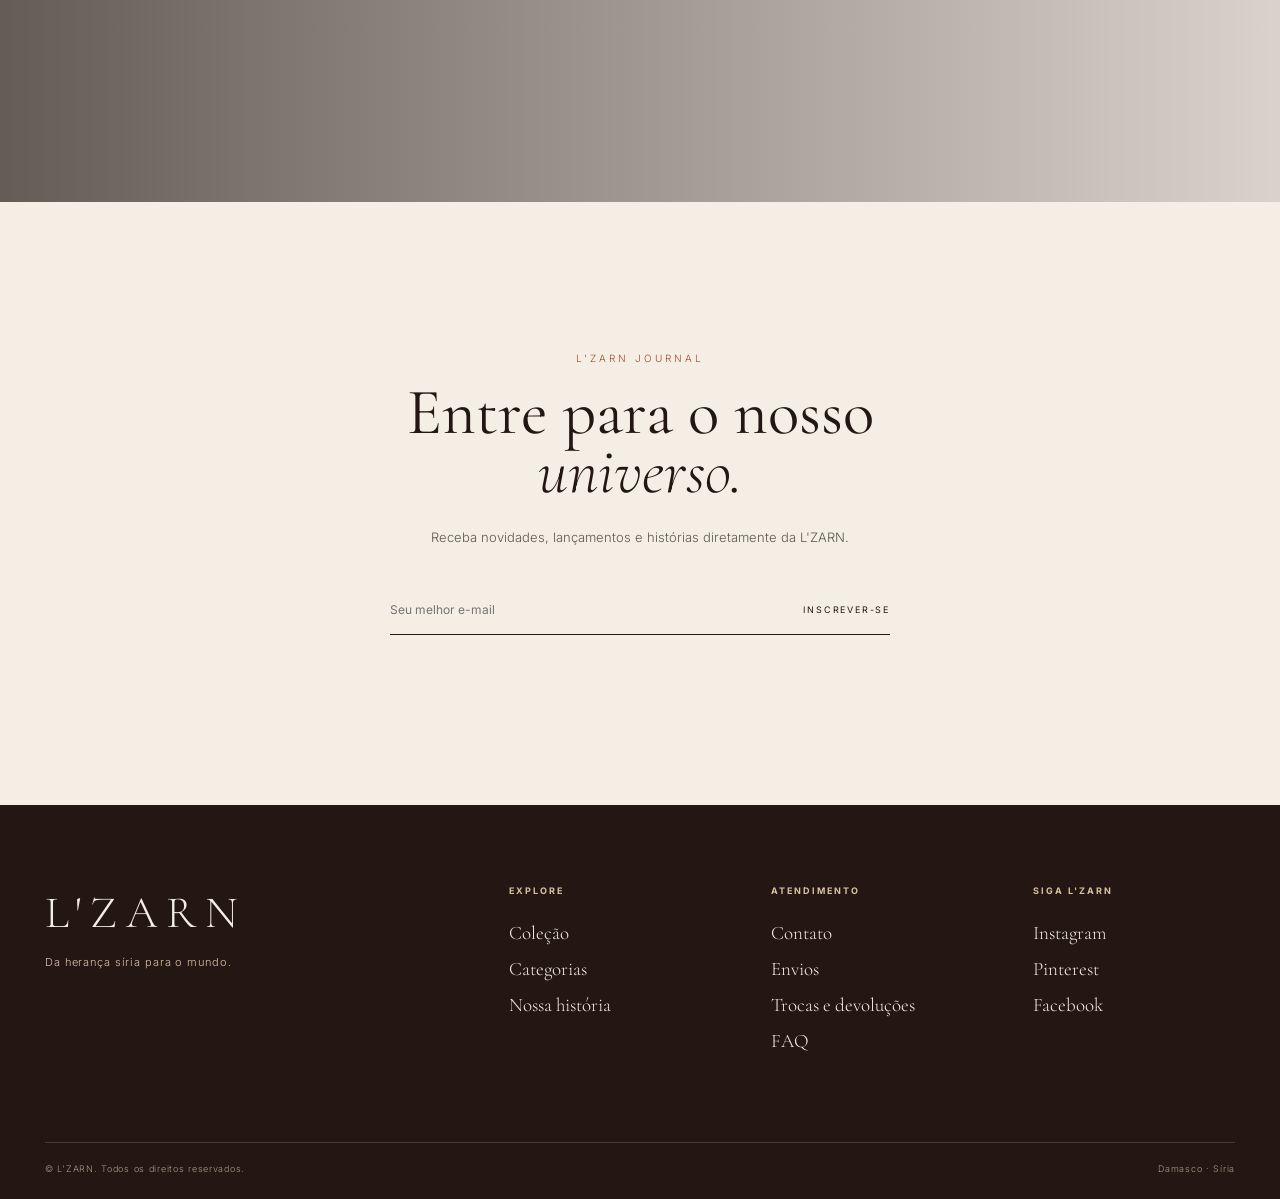
==== commit a1595024: "Update index.html" ====
--- a/index.html
+++ b/index.html
@@ -512,9 +512,7 @@
 
         <section class="collection-banner">
 
-            <img
-                src="images/colecao-lzarn.jpg"
-                alt="Nova coleção L'ZARN">
+        
 
             <div class="collection-banner-overlay"></div>
 
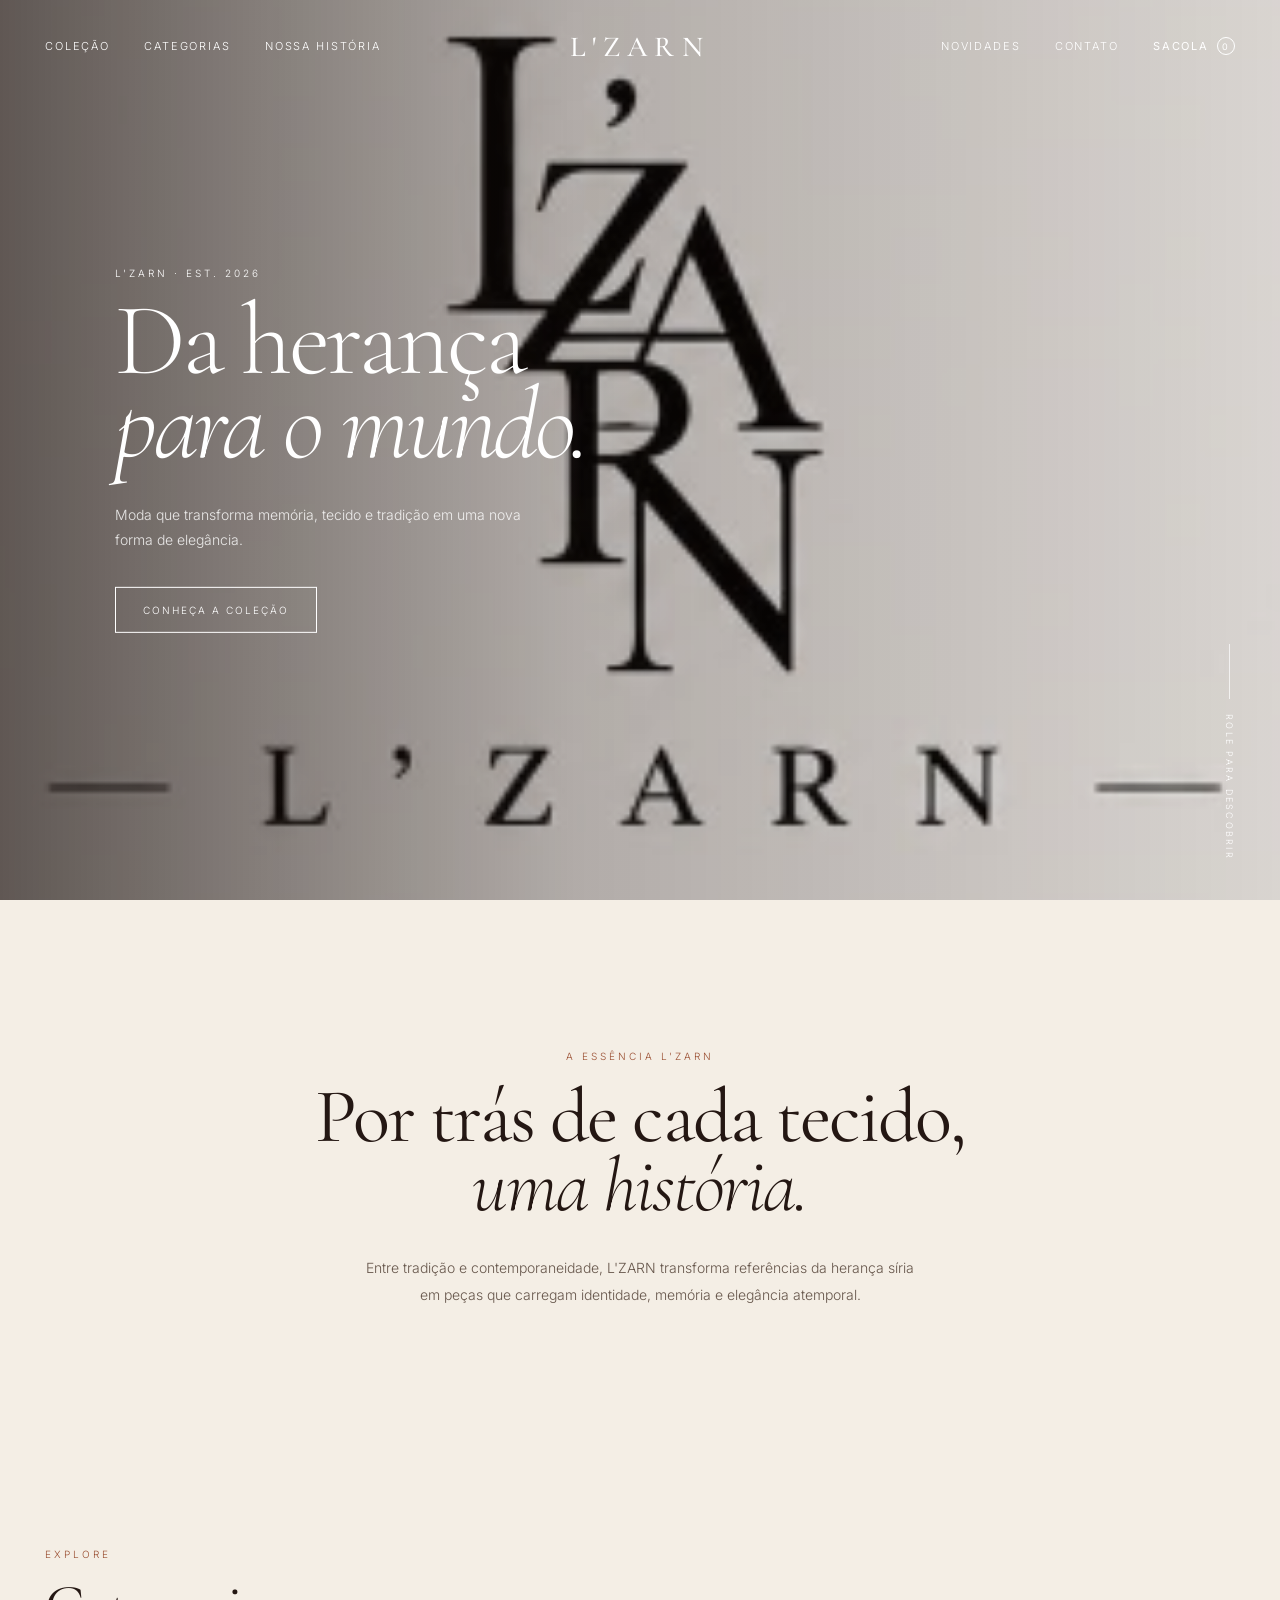
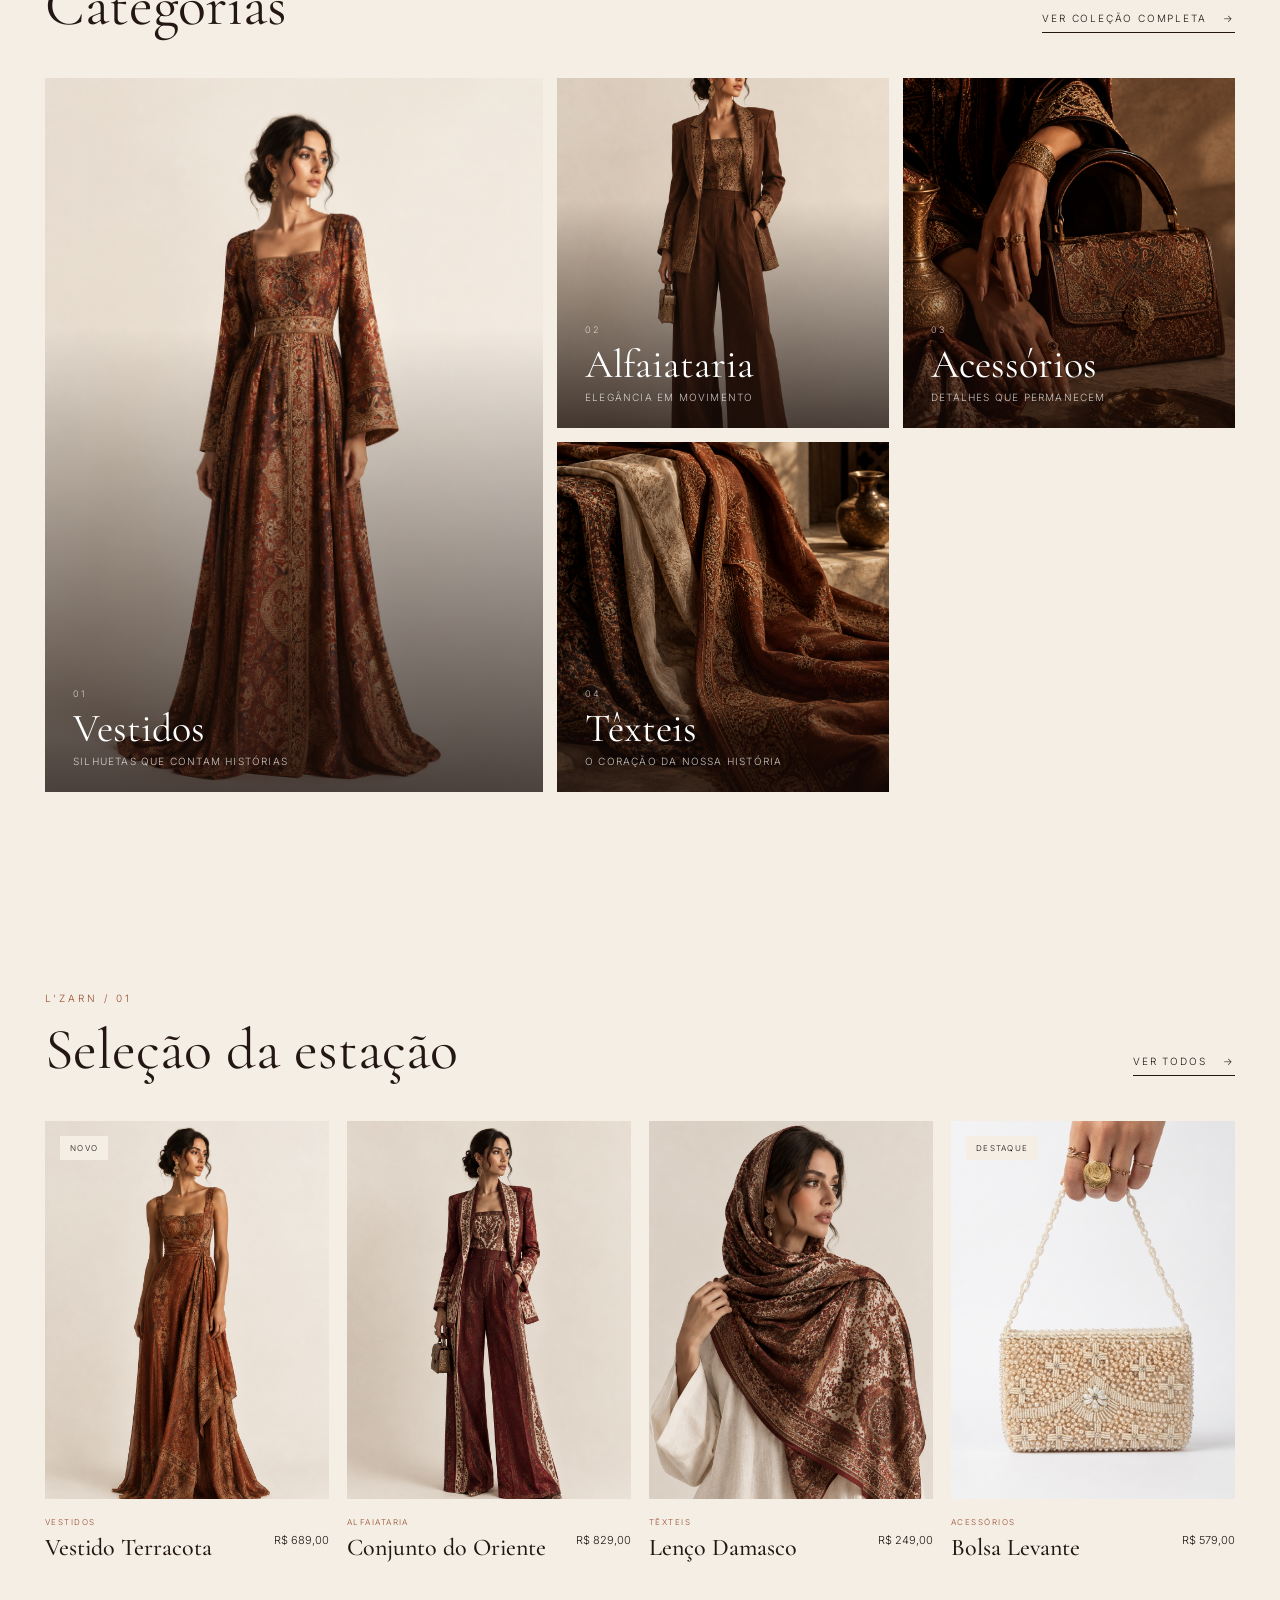
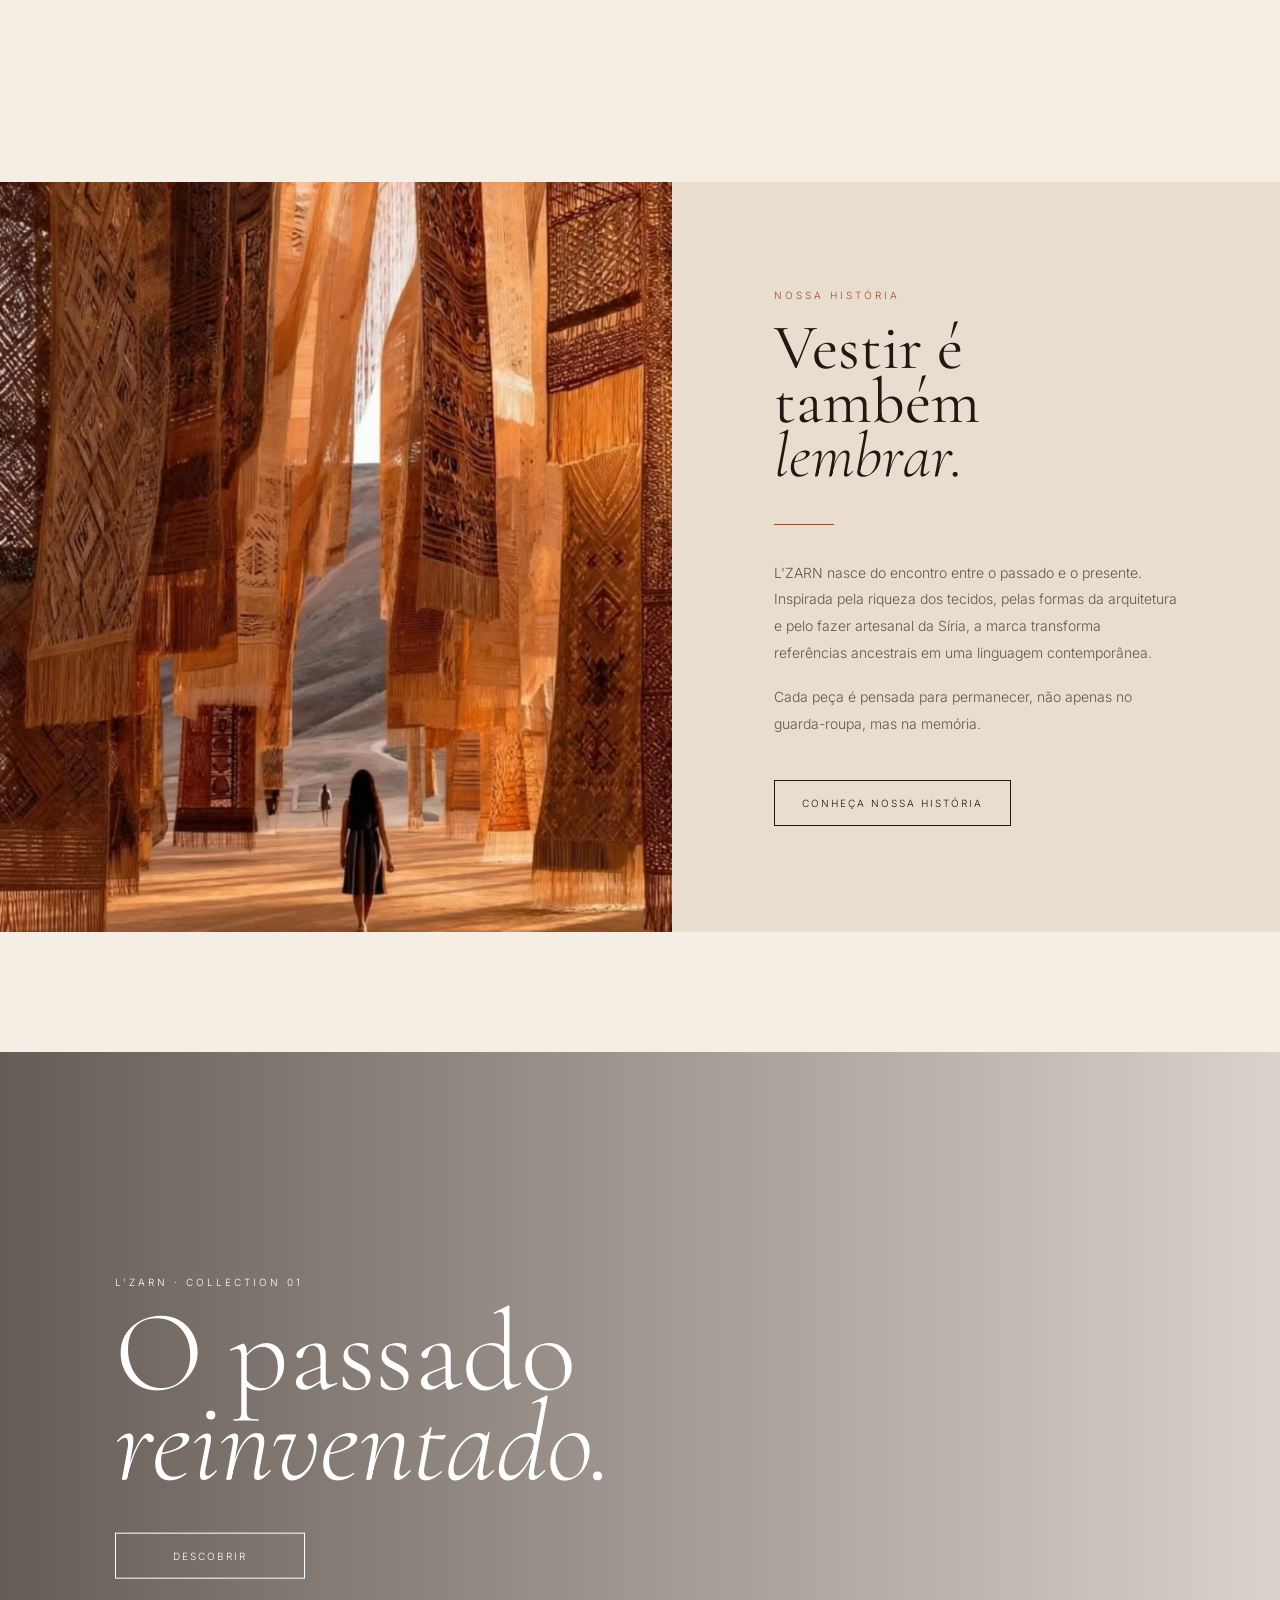
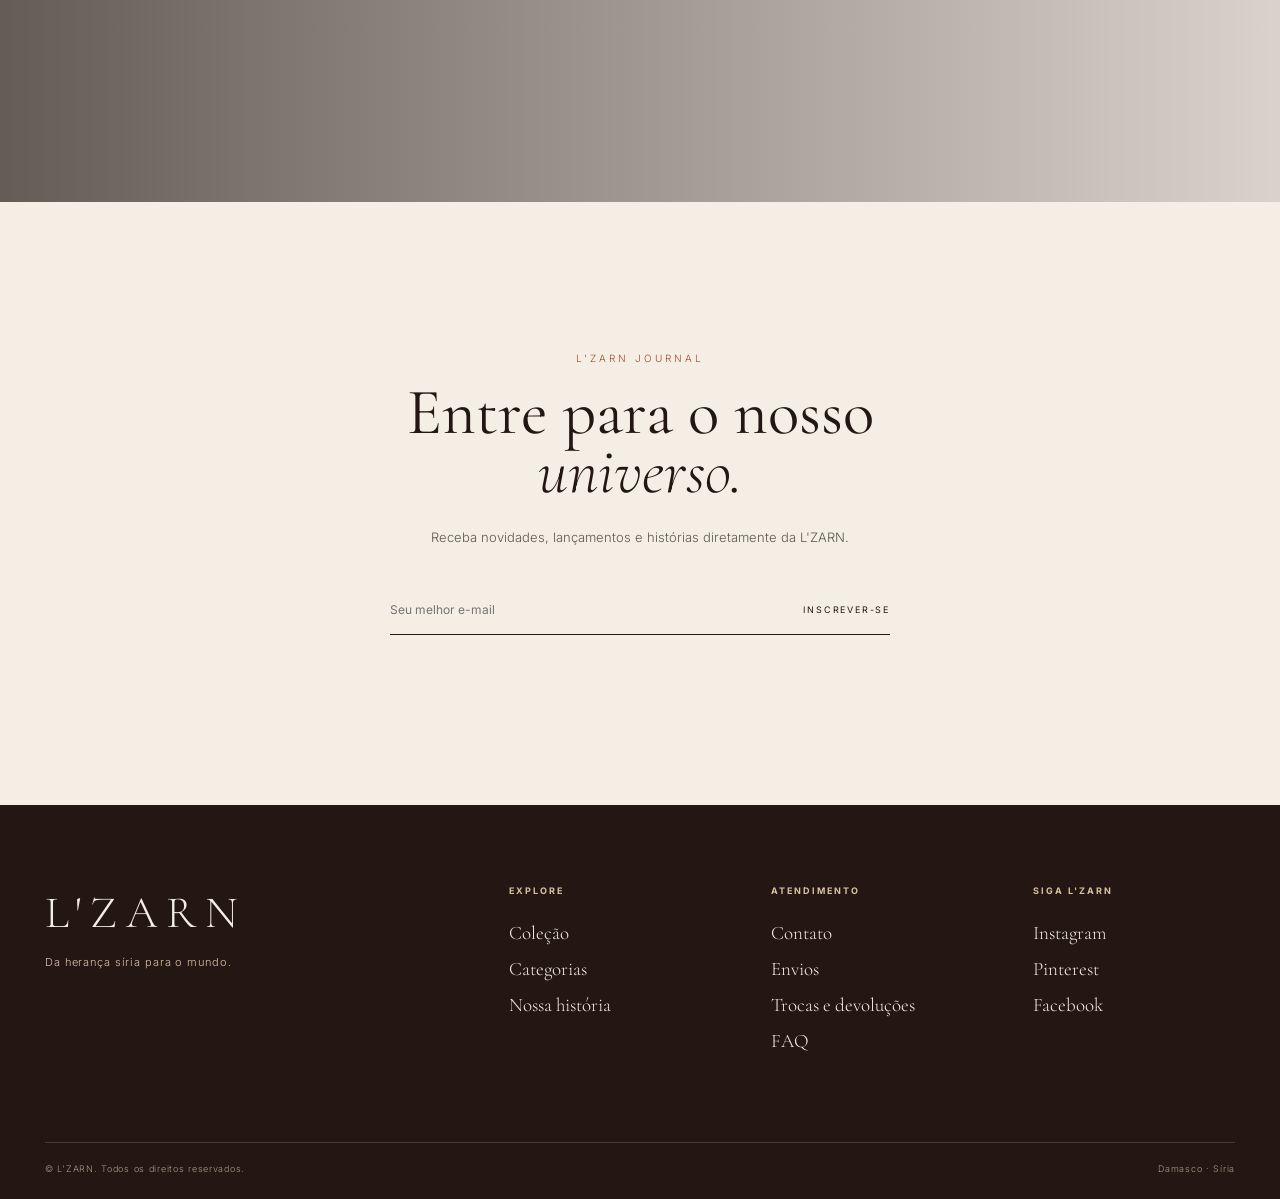
==== commit b0b8c26e: "Update index.html" ====
--- a/index.html
+++ b/index.html
@@ -625,7 +625,7 @@
 
                 <h4>Siga L'ZARN</h4>
 
-                <a href="#">Instagram</a>
+                <a href="https://www.instagram.com/lzarnvest/" target="_blank">Instagram</a>
                 <a href="#">Pinterest</a>
                 <a href="#">Facebook</a>
 
